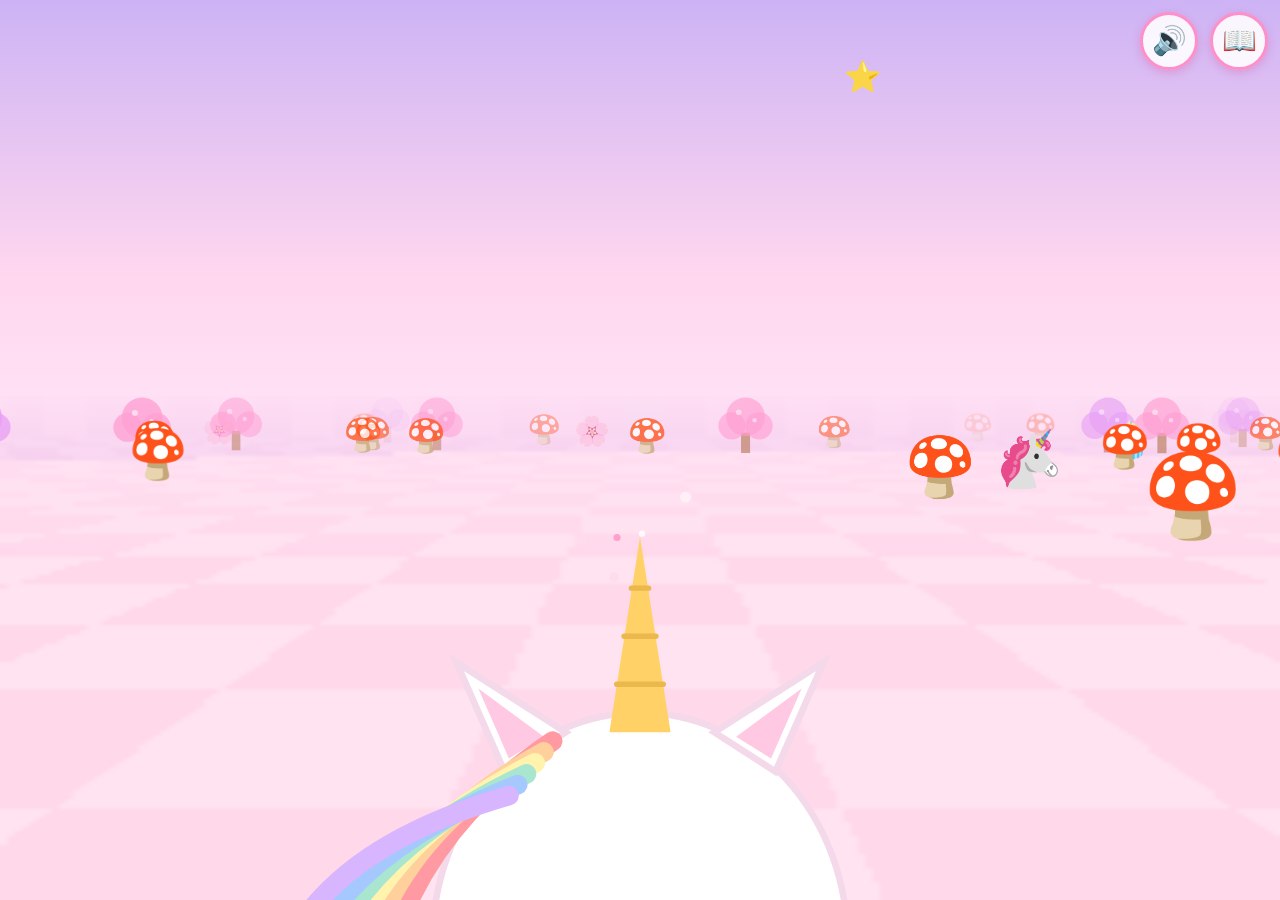
==== index.html @ 80493026 "Emmabug's World: v2 first-person unicorn edition (v1 top-down kept as index-v1-topdown.html) Co-Auth" ====
<!DOCTYPE html>
<html lang="en">
<head>
<meta charset="utf-8">
<meta name="viewport" content="width=device-width, initial-scale=1, maximum-scale=1, user-scalable=no, viewport-fit=cover">
<meta name="theme-color" content="#ff8fc8">
<title>Emmabug's Unicorn World</title>
<link rel="manifest" href="manifest.webmanifest">
<link rel="icon" href="icon.svg" type="image/svg+xml">
<style>
  * { margin:0; padding:0; box-sizing:border-box; -webkit-tap-highlight-color:transparent; }
  html,body { width:100%; height:100%; overflow:hidden; background:#ffd9ec; overscroll-behavior:none;
    font-family:system-ui,-apple-system,"Segoe UI",Roboto,sans-serif; }
  #c { display:block; width:100%; height:100%; touch-action:none; }

  .rbtn {
    position:fixed; width:58px; height:58px; border-radius:50%;
    border:3px solid #ff8fc8; background:rgba(255,255,255,.88);
    font-size:28px; line-height:1; display:flex; align-items:center; justify-content:center;
    box-shadow:0 3px 10px rgba(214,51,132,.25); z-index:10; user-select:none;
  }
  .rbtn:active { transform:scale(.92); }
  #bookBtn { top:calc(12px + env(safe-area-inset-top)); right:12px; }
  #muteBtn { top:calc(12px + env(safe-area-inset-top)); right:82px; }
  #bookBtn.pulse { animation:pulse 1s ease-in-out infinite; }
  @keyframes pulse { 0%,100%{transform:scale(1)} 50%{transform:scale(1.18); box-shadow:0 0 18px #ff8fc8;} }

  #hotbar {
    position:fixed; bottom:calc(10px + env(safe-area-inset-bottom)); left:50%; transform:translateX(-50%);
    display:flex; gap:8px; max-width:94vw; overflow-x:auto; padding:6px; z-index:10;
    scrollbar-width:none;
  }
  #hotbar::-webkit-scrollbar { display:none; }
  .slot {
    flex:0 0 auto; width:58px; height:58px; border-radius:16px;
    background:rgba(255,255,255,.85); border:3px solid #ffc2e0;
    font-size:30px; display:flex; align-items:center; justify-content:center;
    position:relative; user-select:none;
  }
  .slot.sel { border-color:#ff2d8d; background:#fff; transform:scale(1.12); box-shadow:0 0 14px #ff8fc8; }
  .slot .ct {
    position:absolute; bottom:-4px; right:-4px; background:#ff2d8d; color:#fff;
    font-size:13px; font-weight:700; min-width:22px; height:22px; border-radius:11px;
    display:flex; align-items:center; justify-content:center; padding:0 5px;
    border:2px solid #fff;
  }

  #book {
    position:fixed; inset:0; background:rgba(90,20,80,.45); z-index:20;
    display:flex; align-items:center; justify-content:center; padding:14px;
  }
  #book.hidden { display:none; }
  #bookPanel {
    background:linear-gradient(160deg,#ffe3f2,#f0dcff);
    border:4px solid #ff8fc8; border-radius:26px;
    width:min(520px,96vw); max-height:88vh; overflow-y:auto;
    padding:18px; box-shadow:0 10px 40px rgba(120,20,90,.4); position:relative;
  }
  #bookPanel h1 { text-align:center; font-size:30px; margin-bottom:6px; }
  #closeBook {
    position:sticky; top:0; float:right; width:52px; height:52px; border-radius:50%;
    border:3px solid #ff8fc8; background:#fff; font-size:22px; z-index:2;
  }
  .setrow { margin:14px 0 4px; font-size:24px; display:flex; align-items:center; gap:8px; }
  .setrow .star { font-size:26px; animation:spinstar 2.4s linear infinite; }
  @keyframes spinstar { 0%,100%{transform:rotate(-12deg) scale(1)} 50%{transform:rotate(12deg) scale(1.25)} }
  .setgrid { display:grid; grid-template-columns:repeat(auto-fill,minmax(72px,1fr)); gap:10px; }
  .sticker {
    background:rgba(255,255,255,.8); border:3px solid #ffc2e0; border-radius:18px;
    aspect-ratio:1; display:flex; flex-direction:column; align-items:center; justify-content:center;
    font-size:34px;
  }
  .sticker.found { border-color:#c77dff; background:#fff; box-shadow:0 2px 8px rgba(199,125,255,.35); }
  .sticker.mystery { opacity:.45; filter:grayscale(1); }
  .sticker .n { font-size:13px; font-weight:700; color:#b0338a; margin-top:2px; }

  #splash {
    position:fixed; top:16%; left:50%; transform:translateX(-50%);
    font-size:clamp(22px,6vw,42px); font-weight:800; color:#ff2d8d;
    text-shadow:0 2px 0 #fff, 0 4px 14px rgba(255,45,141,.4);
    z-index:15; pointer-events:none; white-space:nowrap;
    animation:splash 4.5s ease forwards;
  }
  @keyframes splash {
    0% { opacity:0; transform:translateX(-50%) scale(.6); }
    15% { opacity:1; transform:translateX(-50%) scale(1.05); }
    25% { transform:translateX(-50%) scale(1); }
    80% { opacity:1; }
    100% { opacity:0; transform:translateX(-50%) scale(1.1); }
  }
</style>
</head>
<body>
<canvas id="c"></canvas>
<button class="rbtn" id="muteBtn">🔊</button>
<button class="rbtn" id="bookBtn">📖</button>
<div id="hotbar"></div>
<div id="book" class="hidden">
  <div id="bookPanel">
    <button id="closeBook">❌</button>
    <h1>📖 💖 🦄</h1>
    <div id="bookSets"></div>
  </div>
</div>
<div id="splash">🦄✨ Emmabug's Unicorn World ✨🦄</div>

<script>
'use strict';
// ============================================================ setup
const $ = id => document.getElementById(id);
const canvas = $('c'), ctx = canvas.getContext('2d');
let W = 0, H = 0, DPR = 1, focal = 300, horizon = 200;
const FOV = 1.15; // ~66 degrees
function resize() {
  DPR = Math.min(window.devicePixelRatio || 1, 2);
  W = window.innerWidth; H = window.innerHeight;
  canvas.width = Math.round(W * DPR); canvas.height = Math.round(H * DPR);
  ctx.setTransform(DPR, 0, 0, DPR, 0, 0);
  focal = (W / 2) / Math.tan(FOV / 2);
  horizon = Math.round(H * 0.44);
}
window.addEventListener('resize', resize);
resize();

const CH = 16;          // chunk side in tiles
const CAMH = 1.05;      // unicorn eye height, in tiles
const REACH = 5.0;      // how far Emma can reach, in tiles

// ============================================================ deterministic noise
function h2i(x, y, s) {
  let n = Math.imul(x, 374761393) ^ Math.imul(y, 668265263) ^ Math.imul(s, 1013904223);
  n = Math.imul(n ^ (n >>> 13), 1274126177);
  return ((n ^ (n >>> 16)) >>> 0) / 4294967296;
}
function sm(t) { return t * t * (3 - 2 * t); }
function vnoise(x, y, s) {
  const xi = Math.floor(x), yi = Math.floor(y);
  const fx = sm(x - xi), fy = sm(y - yi);
  const a = h2i(xi, yi, s), b = h2i(xi + 1, yi, s);
  const c = h2i(xi, yi + 1, s), d = h2i(xi + 1, yi + 1, s);
  return a + (b - a) * fx + (c - a) * fy + (a - b - c + d) * fx * fy;
}

// ============================================================ items & sets
const ITEMS = {
  blossom:  { e:'🌸', n:'Blossom' },
  tulip:    { e:'🌷', n:'Tulip' },
  rose:     { e:'🌹', n:'Rose' },
  lavender: { e:'🪻', n:'Lavender' },
  wood:     { e:'🪵', n:'Pink Wood' },
  mushroom: { e:'🍄', n:'Mushroom' },
  rock:     { e:'🪨', n:'Rock' },
  brick:    { e:'🧱', n:'Brick' },
  gem:      { e:'💎', n:'Gem' },
  orb:      { e:'🔮', n:'Orb' },
  stardust: { e:'✨', n:'Stardust' },
  rainbow:  { e:'🌈', n:'Rainbow' },
  heart:    { e:'💗', n:'Heart' },
  cupcake:  { e:'🧁', n:'Cupcake' },
};
const SETS = [
  { name:'Flowers',   e:'🌸', items:['blossom','tulip','rose','lavender'] },
  { name:'Nature',    e:'🌳', items:['wood','mushroom','rock','brick'] },
  { name:'Gems',      e:'💎', items:['gem','orb','stardust'] },
  { name:'Treasures', e:'🌈', items:['rainbow','heart','cupcake'] },
];

// ============================================================ world / biomes
const WATER=0, MEADOW=1, LAV=2, FOREST=3, CANDY=4, MOUNT=5;
let seed = 0;

function biomeAt(x, y) {
  const e = vnoise(x/26, y/26, seed ^ 11) * 0.65 + vnoise(x/9, y/9, seed ^ 23) * 0.35;
  if (e < 0.30) return WATER;
  if (e > 0.76) return MOUNT;
  const b = vnoise(x/31, y/31, seed ^ 37);
  if (b < 0.25) return LAV;
  if (b < 0.52) return MEADOW;
  if (b < 0.78) return FOREST;
  return CANDY;
}

// decor types
const D_TREE=1, D_FLB=2, D_FLT=3, D_FLR=4, D_FLL=5, D_MUSH=6, D_ROCK=7,
      D_CRYS=8, D_SPARK=9, D_RAIN=10, D_HEARTD=11, D_CAKE=12;

const chunks = new Map();
function chunkAt(cx, cy) {
  const key = cx + ',' + cy;
  let ch = chunks.get(key);
  if (ch) return ch;
  const tiles = new Uint8Array(CH * CH);
  const decor = [];
  for (let j = 0; j < CH; j++) {
    for (let i = 0; i < CH; i++) {
      const x = cx * CH + i, y = cy * CH + j;
      const t = biomeAt(x, y);
      tiles[j * CH + i] = t;
      const r = h2i(x, y, seed ^ 101);
      const r2 = h2i(x, y, seed ^ 202);
      let d = 0;
      if (t === MEADOW) {
        if (r > 0.99975) d = D_RAIN;
        else if (r > 0.9990) d = D_HEARTD;
        else if (r < 0.055) d = r2 < 0.45 ? D_FLB : (r2 < 0.75 ? D_FLT : D_FLR);
        else if (r < 0.070) d = D_TREE;
      } else if (t === LAV) {
        if (r > 0.99975) d = D_RAIN;
        else if (r > 0.9990) d = D_HEARTD;
        else if (r < 0.095) d = D_FLL;
        else if (r < 0.112) d = D_FLT;
      } else if (t === FOREST) {
        if (r > 0.99975) d = D_RAIN;
        else if (r < 0.085) d = D_TREE;
        else if (r < 0.112) d = D_MUSH;
        else if (r < 0.128) d = D_FLB;
      } else if (t === CANDY) {
        if (r > 0.9997) d = D_RAIN;
        else if (r < 0.060) d = D_MUSH;
        else if (r < 0.078) d = D_ROCK;
        else if (r < 0.0815) d = D_CAKE;
      } else if (t === MOUNT) {
        if (r < 0.075) d = D_CRYS;
        else if (r < 0.115) d = D_ROCK;
      } else if (t === WATER) {
        if (r < 0.030) d = D_SPARK;
      }
      if (d) decor.push({
        x: x + 0.5 + (r2 - 0.5) * 0.3,
        y: y + 0.5 + (h2i(x, y, seed ^ 303) - 0.5) * 0.3,
        tx: x, ty: y, t: d, v: r2,
      });
    }
  }
  ch = { tiles, decor };
  chunks.set(key, ch);
  if (chunks.size > 220) pruneChunks();
  return ch;
}
function pruneChunks() {
  const pcx = Math.floor(player.x / CH), pcy = Math.floor(player.y / CH);
  for (const key of chunks.keys()) {
    const [cx, cy] = key.split(',').map(Number);
    if (Math.abs(cx - pcx) > 4 || Math.abs(cy - pcy) > 4) chunks.delete(key);
  }
}
function tileAt(x, y) {
  const cx = Math.floor(x / CH), cy = Math.floor(y / CH);
  const ch = chunkAt(cx, cy);
  return ch.tiles[(y - cy * CH) * CH + (x - cx * CH)];
}
function walkable(x, y) { return tileAt(Math.floor(x), Math.floor(y)) !== WATER; }

// ============================================================ state
const player = { x: 0, y: 0, ang: 0, walking: false };
let inv = {};
let removed = new Set();
let placed = new Map();
let discovered = new Set();
let selected = null;
let collectCount = 0;
let muted = false;
let dirty = false;
const particles = [];   // screen-space
const creatures = [];
let spriteHits = [];    // last frame's tappable sprites: {x,y,w,h,dist,decor?,creature?,pkey?}
let time = 0;

// ============================================================ save / load
const SAVE_KEY = 'emmabug-world-save';
function save() {
  try {
    localStorage.setItem(SAVE_KEY, JSON.stringify({
      seed, px: player.x, py: player.y, ang: player.ang, inv,
      removed: [...removed], placed: [...placed],
      discovered: [...discovered], collectCount, muted,
    }));
    dirty = false;
  } catch (e) {}
}
function load() {
  try {
    const raw = localStorage.getItem(SAVE_KEY);
    if (!raw) return false;
    const s = JSON.parse(raw);
    seed = s.seed; player.x = s.px; player.y = s.py; player.ang = s.ang || 0;
    inv = s.inv || {};
    removed = new Set(s.removed || []);
    placed = new Map(s.placed || []);
    discovered = new Set(s.discovered || []);
    collectCount = s.collectCount || 0;
    muted = !!s.muted;
    return true;
  } catch (e) { return false; }
}
setInterval(() => { if (dirty) save(); }, 3000);
document.addEventListener('visibilitychange', () => { if (document.hidden && dirty) save(); });

if (!load()) {
  seed = (Math.random() * 1e9) | 0;
  outer:
  for (let rr = 0; rr < 120; rr++) {
    for (let a = 0; a < 20; a++) {
      const x = Math.round(Math.cos(a / 20 * 6.283) * rr);
      const y = Math.round(Math.sin(a / 20 * 6.283) * rr);
      const b = biomeAt(x, y);
      if (b !== WATER && b !== MOUNT) { player.x = x + 0.5; player.y = y + 0.5; break outer; }
    }
  }
  dirty = true;
}

// ============================================================ sound
let AC = null;
function ac() {
  if (!AC) AC = new (window.AudioContext || window.webkitAudioContext)();
  if (AC.state === 'suspended') AC.resume();
  return AC;
}
function tone(f, dur, type, vol, delay, f2) {
  if (muted) return;
  try {
    const a = ac(), t0 = a.currentTime + (delay || 0);
    const o = a.createOscillator(), g = a.createGain();
    o.type = type; o.frequency.setValueAtTime(f, t0);
    if (f2) o.frequency.exponentialRampToValueAtTime(f2, t0 + dur);
    g.gain.setValueAtTime(0.0001, t0);
    g.gain.exponentialRampToValueAtTime(vol, t0 + 0.015);
    g.gain.exponentialRampToValueAtTime(0.0001, t0 + dur);
    o.connect(g); g.connect(a.destination);
    o.start(t0); o.stop(t0 + dur + 0.05);
  } catch (e) {}
}
const sPop    = () => tone(520, 0.13, 'triangle', 0.22, 0, 190);
const sChime  = () => { tone(880, 0.14, 'sine', 0.16); tone(1175, 0.18, 'sine', 0.16, 0.09); };
const sNew    = () => { tone(659, 0.12, 'sine', 0.17); tone(880, 0.12, 'sine', 0.17, 0.09);
                        tone(1109, 0.12, 'sine', 0.17, 0.18); tone(1319, 0.22, 'sine', 0.17, 0.27); };
const sPlace  = () => tone(300, 0.09, 'sine', 0.2, 0, 170);
const sHeart  = () => { tone(740, 0.1, 'sine', 0.14); tone(988, 0.13, 'sine', 0.14, 0.07); };
const sTick   = () => tone(500, 0.05, 'sine', 0.06);

// ============================================================ particles (screen space)
function sparkle(sx, sy, n, colors) {
  for (let i = 0; i < n; i++) {
    const a = Math.random() * 6.283, sp = 40 + Math.random() * 90;
    particles.push({
      x: sx, y: sy, vx: Math.cos(a) * sp, vy: Math.sin(a) * sp - 50,
      g: 120, life: 0, tl: 0.5 + Math.random() * 0.4,
      kind: 'dot', size: 2.5 + Math.random() * 3.5,
      color: colors[(Math.random() * colors.length) | 0],
    });
  }
}
function floatTxt(sx, sy, txt, size) {
  particles.push({ x: sx, y: sy, vx: 0, vy: -70, g: 0, life: 0, tl: 0.9, kind: 'txt', txt, size: size || 30 });
}
function heartBurst(sx, sy) {
  for (let i = 0; i < 7; i++) {
    particles.push({
      x: sx + (Math.random() - 0.5) * 30, y: sy,
      vx: (Math.random() - 0.5) * 50,
      vy: -50 - Math.random() * 60, g: 25, life: 0, tl: 1 + Math.random() * 0.4,
      kind: 'txt', txt: Math.random() < 0.5 ? '💕' : '💖', size: 18 + Math.random() * 14,
    });
  }
}
const PINKS = ['#ff8fc8','#ffd1e8','#c77dff','#fff','#ffe066'];

// ============================================================ creatures — unicorns everywhere!
const CTYPES = [
  { e:'🦄', w:0.35, size:0.75, kind:'baby' },      // little baby unicorn
  { e:'🦄', w:0.30, size:1.1,  kind:'unicorn' },
  { e:'🦄', w:0.15, size:1.45, kind:'queen' },     // big sparkly queen unicorn
  { e:'🦋', w:0.20, size:0.5,  kind:'butterfly' },
];
function spawnCreature() {
  const a = Math.random() * 6.283, d = 8 + Math.random() * 6;
  const x = player.x + Math.cos(a) * d, y = player.y + Math.sin(a) * d;
  let r = Math.random(), ct = CTYPES[0];
  for (const c of CTYPES) { r -= c.w; if (r <= 0) { ct = c; break; } }
  if (ct.kind !== 'butterfly' && !walkable(x, y)) return;
  creatures.push({
    x, y, type: ct, ang: Math.random() * 6.283,
    timer: Math.random() * 2, hop: 0, phase: Math.random() * 6.283,
  });
}
function updateCreatures(dt) {
  if (creatures.length < 9 && Math.random() < 0.035) spawnCreature();
  for (let i = creatures.length - 1; i >= 0; i--) {
    const c = creatures[i];
    const dx = c.x - player.x, dy = c.y - player.y;
    if (dx * dx + dy * dy > 500) { creatures.splice(i, 1); continue; }
    const k = c.type.kind;
    if (k === 'butterfly') {
      c.ang += (Math.random() - 0.5) * 3 * dt;
      c.x += Math.cos(c.ang) * 1.2 * dt;
      c.y += Math.sin(c.ang) * 1.2 * dt;
    } else if (k === 'baby') { // babies hop about playfully
      c.timer -= dt;
      if (c.timer <= 0) {
        if (c.hop > 0) { c.hop = 0; c.timer = 0.7 + Math.random() * 1.4; }
        else { c.hop = 1; c.ang = Math.random() * 6.283; c.timer = 0.5; }
      }
      if (c.hop) {
        const nx = c.x + Math.cos(c.ang) * 2.8 * dt, ny = c.y + Math.sin(c.ang) * 2.8 * dt;
        if (walkable(nx, ny)) { c.x = nx; c.y = ny; }
      }
    } else { // grown unicorns graze and wander
      c.timer -= dt;
      if (c.timer <= 0) { c.ang = Math.random() * 6.283; c.timer = 1.5 + Math.random() * 2.5; }
      const sp = k === 'queen' ? 0.6 : 0.9;
      const nx = c.x + Math.cos(c.ang) * sp * dt, ny = c.y + Math.sin(c.ang) * sp * dt;
      if (walkable(nx, ny)) { c.x = nx; c.y = ny; }
    }
  }
}

// ============================================================ inventory / hotbar
const hotbarEl = $('hotbar');
function addItem(type, n) {
  inv[type] = (inv[type] || 0) + n;
  if (!discovered.has(type)) {
    discovered.add(type);
    sNew();
    $('bookBtn').classList.add('pulse');
  }
  dirty = true;
  renderHotbar();
}
function renderHotbar() {
  hotbarEl.innerHTML = '';
  for (const type of Object.keys(ITEMS)) {
    const n = inv[type];
    if (!n) continue;
    const d = document.createElement('div');
    d.className = 'slot' + (selected === type ? ' sel' : '');
    d.innerHTML = ITEMS[type].e + '<span class="ct">' + n + '</span>';
    d.addEventListener('pointerdown', ev => {
      ev.stopPropagation();
      selected = (selected === type) ? null : type;
      sTick();
      renderHotbar();
    });
    hotbarEl.appendChild(d);
  }
}
renderHotbar();

// ============================================================ sticker book
const bookEl = $('book');
$('bookBtn').addEventListener('pointerdown', ev => {
  ev.stopPropagation();
  buildBook();
  bookEl.classList.remove('hidden');
  $('bookBtn').classList.remove('pulse');
  sChime();
});
$('closeBook').addEventListener('pointerdown', () => { bookEl.classList.add('hidden'); sTick(); });
bookEl.addEventListener('pointerdown', ev => { if (ev.target === bookEl) bookEl.classList.add('hidden'); });
function buildBook() {
  const host = $('bookSets');
  host.innerHTML = '';
  for (const set of SETS) {
    const complete = set.items.every(i => discovered.has(i));
    const row = document.createElement('div');
    row.className = 'setrow';
    row.innerHTML = set.e + (complete ? ' <span class="star">⭐</span>' : '');
    host.appendChild(row);
    const grid = document.createElement('div');
    grid.className = 'setgrid';
    for (const it of set.items) {
      const cell = document.createElement('div');
      if (discovered.has(it)) {
        cell.className = 'sticker found';
        cell.innerHTML = ITEMS[it].e + '<span class="n">×' + (inv[it] || 0) + '</span>';
      } else {
        cell.className = 'sticker mystery';
        cell.textContent = '❓';
      }
      grid.appendChild(cell);
    }
    host.appendChild(grid);
  }
}

// ============================================================ mute
const muteBtn = $('muteBtn');
function syncMute() { muteBtn.textContent = muted ? '🔇' : '🔊'; }
muteBtn.addEventListener('pointerdown', ev => {
  ev.stopPropagation();
  muted = !muted; dirty = true; syncMute();
  if (!muted) sChime();
});
syncMute();

// ============================================================ input
// left joystick: up = walk forward, left/right = turn (like driving)
const joy = { active: false, id: -1, ax: 0, ay: 0, dx: 0, dy: 0, moved: false, t0: 0 };
const keys = new Set();
window.addEventListener('keydown', e => keys.add(e.key));
window.addEventListener('keyup', e => keys.delete(e.key));

canvas.addEventListener('pointerdown', ev => {
  ac();
  const x = ev.clientX, y = ev.clientY;
  if (!joy.active && x < W * 0.5 && y > H * 0.45) {
    joy.active = true; joy.id = ev.pointerId;
    joy.ax = x; joy.ay = y; joy.dx = 0; joy.dy = 0;
    joy.moved = false; joy.t0 = performance.now();
  } else {
    interact(x, y);
  }
});
canvas.addEventListener('pointermove', ev => {
  if (joy.active && ev.pointerId === joy.id) {
    let dx = ev.clientX - joy.ax, dy = ev.clientY - joy.ay;
    const d = Math.hypot(dx, dy);
    if (d > 12) joy.moved = true;
    const max = 58;
    if (d > max) { dx = dx / d * max; dy = dy / d * max; }
    joy.dx = dx; joy.dy = dy;
  }
});
function joyEnd(ev) {
  if (joy.active && ev.pointerId === joy.id) {
    if (!joy.moved && performance.now() - joy.t0 < 350) interact(joy.ax, joy.ay);
    joy.active = false; joy.dx = 0; joy.dy = 0;
  }
}
canvas.addEventListener('pointerup', joyEnd);
canvas.addEventListener('pointercancel', joyEnd);
canvas.addEventListener('contextmenu', e => e.preventDefault());

// ============================================================ interactions
function dropsFor(t) {
  const out = [];
  const r = Math.random();
  switch (t) {
    case D_TREE:  out.push(['wood', 1 + (Math.random() < 0.5 ? 1 : 0)]);
                  if (r < 0.3) out.push(['blossom', 1]); break;
    case D_FLB:   out.push(['blossom', 1]); break;
    case D_FLT:   out.push(['tulip', 1]); break;
    case D_FLR:   out.push(['rose', 1]); break;
    case D_FLL:   out.push(['lavender', 1]); break;
    case D_MUSH:  out.push(['mushroom', 1]); if (r < 0.08) out.push(['cupcake', 1]); break;
    case D_ROCK:  out.push(['rock', 1]); if (r < 0.25) out.push(['brick', 1]); break;
    case D_CRYS:  out.push([r < 0.7 ? 'gem' : 'orb', 1]); break;
    case D_SPARK: out.push(['stardust', 1]); break;
    case D_RAIN:  out.push(['rainbow', 1]); break;
    case D_HEARTD:out.push(['heart', 1]); break;
    case D_CAKE:  out.push(['cupcake', 1]); break;
  }
  return out;
}

function decorNearTile(wx, wy, rad) {
  const cx0 = Math.floor((wx - 1) / CH), cx1 = Math.floor((wx + 1) / CH);
  const cy0 = Math.floor((wy - 1) / CH), cy1 = Math.floor((wy + 1) / CH);
  for (let cy = cy0; cy <= cy1; cy++) for (let cx = cx0; cx <= cx1; cx++) {
    for (const d of chunkAt(cx, cy).decor) {
      if (removed.has(d.tx + ',' + d.ty)) continue;
      const dx = d.x - wx, dy = d.y - wy;
      if (dx * dx + dy * dy < rad * rad) return d;
    }
  }
  return null;
}

function interact(sx, sy) {
  // 1. did she tap something on screen? (nearest first)
  let hit = null;
  for (const s of spriteHits) {
    if (sx >= s.x && sx <= s.x + s.w && sy >= s.y && sy <= s.y + s.h) {
      if (!hit || s.dist < hit.dist) hit = s;
    }
  }
  if (hit && hit.dist <= REACH) {
    const cx = hit.x + hit.w / 2, cy = hit.y + hit.h / 2;
    if (hit.creature) {
      heartBurst(cx, cy);
      sHeart();
      if (hit.creature.type.kind !== 'butterfly' && Math.random() < 0.2) {
        addItem('heart', 1);
        floatTxt(cx, cy - 20, '💗', 34);
      }
      return;
    }
    if (hit.decor) {
      const d = hit.decor;
      removed.add(d.tx + ',' + d.ty);
      dirty = true;
      collectCount++;
      for (const [item, n] of dropsFor(d.t)) {
        addItem(item, n);
        floatTxt(cx, cy - 10, ITEMS[item].e, 34);
      }
      sparkle(cx, cy, 14, PINKS);
      sPop();
      return;
    }
    if (hit.pkey) {
      const it = placed.get(hit.pkey);
      placed.delete(hit.pkey);
      addItem(it, 1);
      floatTxt(cx, cy - 10, ITEMS[it].e, 32);
      sparkle(cx, cy, 10, PINKS);
      sPop();
      return;
    }
  }
  // 2. tapped open ground → place selected item there
  if (sy > horizon + 8) {
    const dist = CAMH * focal / (sy - horizon);
    if (dist <= REACH && selected && inv[selected] > 0) {
      const side = (sx - W / 2) / focal * dist;
      const ca = Math.cos(player.ang), sa = Math.sin(player.ang);
      const wx = player.x + ca * dist - sa * side;
      const wy = player.y + sa * dist + ca * side;
      const tx = Math.floor(wx), ty = Math.floor(wy);
      if (tileAt(tx, ty) !== WATER && !placed.has(tx + ',' + ty) && !decorNearTile(tx + 0.5, ty + 0.5, 0.6)) {
        placed.set(tx + ',' + ty, selected);
        inv[selected]--;
        if (inv[selected] <= 0) { delete inv[selected]; selected = null; }
        dirty = true;
        renderHotbar();
        sparkle(sx, sy, 10, PINKS);
        sPlace();
        return;
      }
    }
  }
  // 3. nothing there — tiny happy poof so every tap feels alive
  sparkle(sx, sy, 4, ['#ffd1e8', '#fff']);
}

// ============================================================ update
function update(dt) {
  time += dt;
  let turn = 0, fwd = 0;
  if (joy.active) { turn = joy.dx / 58; fwd = -joy.dy / 58; }
  if (keys.has('ArrowLeft') || keys.has('a')) turn -= 1;
  if (keys.has('ArrowRight') || keys.has('d')) turn += 1;
  if (keys.has('ArrowUp') || keys.has('w')) fwd += 1;
  if (keys.has('ArrowDown') || keys.has('s')) fwd -= 1;
  turn = Math.max(-1, Math.min(1, turn));
  fwd = Math.max(-1, Math.min(1, fwd));
  player.ang += turn * 2.3 * dt;
  player.walking = Math.abs(fwd) > 0.12;
  if (player.walking) {
    const sp = fwd * 4.0 * dt;
    const mx = Math.cos(player.ang) * sp, my = Math.sin(player.ang) * sp;
    const r = 0.28;
    const nx = player.x + mx;
    if (walkable(nx - r, player.y - r) && walkable(nx + r, player.y - r) &&
        walkable(nx - r, player.y + r) && walkable(nx + r, player.y + r)) player.x = nx;
    const ny = player.y + my;
    if (walkable(player.x - r, ny - r) && walkable(player.x + r, ny - r) &&
        walkable(player.x - r, ny + r) && walkable(player.x + r, ny + r)) player.y = ny;
    dirty = true;
  }
  if (Math.abs(turn) > 0.1) dirty = true;
  updateCreatures(dt);
  for (let i = particles.length - 1; i >= 0; i--) {
    const p = particles[i];
    p.life += dt;
    if (p.life > p.tl) { particles.splice(i, 1); continue; }
    p.vy += p.g * dt;
    p.x += p.vx * dt; p.y += p.vy * dt;
  }
}

// ============================================================ first-person rendering
// ground palette: [r,g,b] x 2 shades per tile type (checkerboard shading)
const PAL = [
  [[197,221,255],[186,213,252]],  // water
  [[255,217,236],[255,205,229]],  // meadow
  [[230,212,245],[221,199,240]],  // lavender
  [[240,198,238],[233,185,231]],  // forest
  [[255,227,240],[255,216,234]],  // candy
  [[217,198,234],[207,185,227]],  // mountain
];
const GW = 176, GH = 110;
const gcan = document.createElement('canvas');
gcan.width = GW; gcan.height = GH;
const gctx = gcan.getContext('2d');
const gimg = gctx.createImageData(GW, GH);
const MAXDIST = 24;

function drawGround() {
  const groundH = H - horizon;
  const ca = Math.cos(player.ang), sa = Math.sin(player.ang);
  const tanH = Math.tan(FOV / 2);
  const data = gimg.data;
  let lcx = 1e9, lcy = 1e9, lch = null;
  for (let r = 0; r < GH; r++) {
    const sy = horizon + ((r + 0.7) / GH) * groundH;
    let dist = CAMH * focal / (sy - horizon);
    if (dist > MAXDIST) dist = MAXDIST;
    // world position of leftmost ray at this distance, stepping right per column
    let wx = player.x + (ca + sa * tanH) * dist;
    let wy = player.y + (sa - ca * tanH) * dist;
    const stepx = (-2 * sa * tanH * dist) / GW;
    const stepy = (2 * ca * tanH * dist) / GW;
    let o = r * GW * 4;
    for (let c = 0; c < GW; c++) {
      const tx = Math.floor(wx), ty = Math.floor(wy);
      const ccx = tx >> 4, ccy = ty >> 4;
      if (ccx !== lcx || ccy !== lcy) { lch = chunkAt(ccx, ccy); lcx = ccx; lcy = ccy; }
      const t = lch.tiles[(ty - (ccy << 4)) * CH + (tx - (ccx << 4))];
      const col = PAL[t][(tx ^ ty) & 1];
      data[o] = col[0]; data[o + 1] = col[1]; data[o + 2] = col[2]; data[o + 3] = 255;
      o += 4;
      wx += stepx; wy += stepy;
    }
  }
  gctx.putImageData(gimg, 0, 0);
  ctx.drawImage(gcan, 0, horizon, W, groundH);
  // distance fog melts into the sky
  const fog = ctx.createLinearGradient(0, horizon, 0, horizon + groundH * 0.35);
  fog.addColorStop(0, 'rgba(255,224,244,0.95)');
  fog.addColorStop(1, 'rgba(255,224,244,0)');
  ctx.fillStyle = fog;
  ctx.fillRect(0, horizon, W, groundH * 0.35);
}

function drawSky() {
  const g = ctx.createLinearGradient(0, 0, 0, horizon);
  g.addColorStop(0, '#cdb3f5');
  g.addColorStop(0.7, '#ffd7ef');
  g.addColorStop(1, '#ffe0f4');
  ctx.fillStyle = g;
  ctx.fillRect(0, 0, W, horizon);
  // clouds + a far-off rainbow drift past as she turns
  ctx.textAlign = 'center'; ctx.textBaseline = 'middle';
  const skyThings = [
    { a: 0.9,  y: 0.55, e: '🌈', s: 92, drift: 0 },
    { a: 2.1,  y: 0.30, e: '☁️', s: 54, drift: 0.02 },
    { a: 3.6,  y: 0.42, e: '☁️', s: 44, drift: 0.013 },
    { a: 5.2,  y: 0.25, e: '☁️', s: 60, drift: 0.017 },
    { a: 0.2,  y: 0.20, e: '⭐', s: 30, drift: 0 },
  ];
  for (const th of skyThings) {
    let da = (th.a + time * th.drift - player.ang) % 6.283;
    if (da > 3.1416) da -= 6.283;
    if (da < -3.1416) da += 6.283;
    if (Math.abs(da) > FOV * 0.9) continue;
    ctx.font = th.s + 'px sans-serif';
    ctx.globalAlpha = 0.9;
    ctx.fillText(th.e, W / 2 + (da / (FOV / 2)) * (W / 2), horizon * th.y);
    ctx.globalAlpha = 1;
  }
}

// draws one decor object at origin in ~46px-per-tile units (scaled by caller)
function drawDecorShape(d) {
  const t = d.t;
  if (t === D_TREE) {
    ctx.fillStyle = '#b97a56';
    ctx.fillRect(-4, -16, 8, 18);
    ctx.fillStyle = d.v < 0.5 ? '#ff9ed2' : '#e79ef5';
    ctx.beginPath(); ctx.arc(0, -30, 17, 0, 6.283); ctx.fill();
    ctx.beginPath(); ctx.arc(-12, -22, 12, 0, 6.283); ctx.fill();
    ctx.beginPath(); ctx.arc(12, -22, 12, 0, 6.283); ctx.fill();
    ctx.fillStyle = 'rgba(255,255,255,.75)';
    ctx.beginPath(); ctx.arc(-6, -34, 2.5, 0, 6.283); ctx.fill();
    ctx.beginPath(); ctx.arc(8, -27, 2, 0, 6.283); ctx.fill();
  } else if (t === D_CRYS) {
    ctx.fillStyle = d.v < 0.5 ? '#b06cf0' : '#e05ad0';
    ctx.beginPath(); ctx.moveTo(-10, 0); ctx.lineTo(-5, -24); ctx.lineTo(0, 0); ctx.closePath(); ctx.fill();
    ctx.beginPath(); ctx.moveTo(-2, 0); ctx.lineTo(5, -30); ctx.lineTo(12, 0); ctx.closePath(); ctx.fill();
    ctx.fillStyle = 'rgba(255,255,255,.55)';
    ctx.beginPath(); ctx.moveTo(3, -22); ctx.lineTo(5, -30); ctx.lineTo(8, -12); ctx.closePath(); ctx.fill();
  } else if (t === D_ROCK) {
    ctx.fillStyle = '#c9b3d6';
    ctx.beginPath(); ctx.ellipse(0, -6, 13, 10, 0, 0, 6.283); ctx.fill();
    ctx.fillStyle = '#dcc9e8';
    ctx.beginPath(); ctx.ellipse(-3, -9, 7, 5, 0, 0, 6.283); ctx.fill();
  } else if (t === D_SPARK) {
    ctx.globalAlpha *= 0.6 + 0.4 * Math.sin(time * 4 + d.v * 20);
    ctx.font = '24px sans-serif'; ctx.textAlign = 'center'; ctx.textBaseline = 'alphabetic';
    ctx.fillText('✨', 0, -8);
  } else {
    const em = { [D_FLB]:'🌸', [D_FLT]:'🌷', [D_FLR]:'🌹', [D_FLL]:'🪻',
                 [D_MUSH]:'🍄', [D_RAIN]:'🌈', [D_HEARTD]:'💗', [D_CAKE]:'🧁' }[t];
    const big = (t === D_RAIN);
    const bob = (t === D_RAIN || t === D_HEARTD) ? Math.sin(time * 3 + d.v * 9) * 4 : 0;
    ctx.font = (big ? 36 : 27) + 'px sans-serif';
    ctx.textAlign = 'center'; ctx.textBaseline = 'alphabetic';
    ctx.fillText(em, 0, -6 + bob);
  }
}

// Emma's own unicorn nose, horn and rainbow mane at the bottom of the view
const MANE = ['#ff9aa2','#ffcf9c','#fff3ad','#a8e6cf','#a5c8ff','#d8b5ff'];
function drawSelf() {
  const bob = player.walking ? Math.sin(time * 10) * 7 : Math.sin(time * 1.6) * 2.5;
  const cx = W / 2, base = H + 40 + bob;
  const s = Math.min(W, H) / 412;   // scale with screen
  // head (seen from behind, at bottom of view)
  ctx.fillStyle = '#fff';
  ctx.beginPath(); ctx.ellipse(cx, base, 95 * s, 105 * s, 0, 3.1416, 0); ctx.fill();
  ctx.strokeStyle = '#f3d9ea'; ctx.lineWidth = 3 * s;
  ctx.beginPath(); ctx.ellipse(cx, base, 95 * s, 105 * s, 0, 3.1416, 0); ctx.stroke();
  // ears
  ctx.fillStyle = '#fff';
  for (const side of [-1, 1]) {
    ctx.beginPath();
    ctx.moveTo(cx + side * 62 * s, base - 78 * s);
    ctx.lineTo(cx + side * 84 * s, base - 128 * s);
    ctx.lineTo(cx + side * 34 * s, base - 96 * s);
    ctx.closePath(); ctx.fill(); ctx.stroke();
    ctx.fillStyle = '#ffc9e3';
    ctx.beginPath();
    ctx.moveTo(cx + side * 60 * s, base - 84 * s);
    ctx.lineTo(cx + side * 74 * s, base - 116 * s);
    ctx.lineTo(cx + side * 44 * s, base - 94 * s);
    ctx.closePath(); ctx.fill();
    ctx.fillStyle = '#fff';
  }
  // golden horn
  ctx.fillStyle = '#ffd166';
  ctx.beginPath();
  ctx.moveTo(cx - 14 * s, base - 96 * s);
  ctx.lineTo(cx, base - 185 * s - bob * 0.5);
  ctx.lineTo(cx + 14 * s, base - 96 * s);
  ctx.closePath(); ctx.fill();
  ctx.strokeStyle = '#eab84c'; ctx.lineWidth = 2.5 * s;
  for (let i = 1; i <= 3; i++) {
    const yy = base - 96 * s - i * 22 * s;
    const ww = 14 * s * (1 - i * 0.24);
    ctx.beginPath(); ctx.moveTo(cx - ww, yy); ctx.lineTo(cx + ww, yy); ctx.stroke();
  }
  // rainbow mane flowing down the left side
  ctx.lineWidth = 9 * s; ctx.lineCap = 'round';
  for (let i = 0; i < MANE.length; i++) {
    ctx.strokeStyle = MANE[i];
    const off = i * 10 * s;
    ctx.beginPath();
    ctx.moveTo(cx - 40 * s - off * 0.4, base - 92 * s + off * 0.5);
    ctx.quadraticCurveTo(
      cx - 110 * s - off, base - 40 * s + Math.sin(time * 3 + i) * 6 * s,
      cx - 120 * s - off, base + 30 * s);
    ctx.stroke();
  }
  // occasional sparkle off the horn
  if (Math.random() < 0.06) sparkle(cx + (Math.random() - 0.5) * 20, base - 180 * s, 2, PINKS);
}

function draw() {
  drawSky();
  drawGround();

  // ---- billboard sprites (far to near)
  const ca = Math.cos(player.ang), sa = Math.sin(player.ang);
  const tanH = Math.tan(FOV / 2);
  const sprites = [];
  const pcx = Math.floor(player.x / CH), pcy = Math.floor(player.y / CH);
  for (let cy = pcy - 2; cy <= pcy + 2; cy++) for (let cx = pcx - 2; cx <= pcx + 2; cx++) {
    for (const d of chunkAt(cx, cy).decor) {
      if (removed.has(d.tx + ',' + d.ty)) continue;
      const dx = d.x - player.x, dy = d.y - player.y;
      const fwd = dx * ca + dy * sa;
      if (fwd < 0.3 || fwd > MAXDIST) continue;
      const side = -dx * sa + dy * ca;
      if (Math.abs(side) > fwd * tanH * 1.5 + 2) continue;
      sprites.push({ fwd, side, decor: d });
    }
  }
  for (const [key, it] of placed) {
    const [tx, ty] = key.split(',').map(Number);
    const dx = tx + 0.5 - player.x, dy = ty + 0.5 - player.y;
    const fwd = dx * ca + dy * sa;
    if (fwd < 0.3 || fwd > MAXDIST) continue;
    const side = -dx * sa + dy * ca;
    if (Math.abs(side) > fwd * tanH * 1.5 + 2) continue;
    sprites.push({ fwd, side, pkey: key, item: it });
  }
  for (const c of creatures) {
    const dx = c.x - player.x, dy = c.y - player.y;
    const fwd = dx * ca + dy * sa;
    if (fwd < 0.3 || fwd > MAXDIST) continue;
    const side = -dx * sa + dy * ca;
    if (Math.abs(side) > fwd * tanH * 1.5 + 2) continue;
    sprites.push({ fwd, side, creature: c });
  }
  sprites.sort((a, b) => b.fwd - a.fwd);

  spriteHits = [];
  let hintTarget = null;
  for (const sp of sprites) {
    const sx = W / 2 + (sp.side / sp.fwd) * focal;
    const gy = horizon + (CAMH * focal) / sp.fwd;
    const k = (focal / sp.fwd) / 46;
    const alpha = sp.fwd > 16 ? Math.max(0, 1 - (sp.fwd - 16) / 8) : 1;
    if (alpha <= 0.02) continue;
    ctx.save();
    ctx.globalAlpha = alpha;
    ctx.translate(sx, gy);
    ctx.scale(k, k);
    if (sp.decor) {
      drawDecorShape(sp.decor);
    } else if (sp.pkey) {
      ctx.font = '30px sans-serif'; ctx.textAlign = 'center'; ctx.textBaseline = 'alphabetic';
      ctx.fillText(ITEMS[sp.item].e, 0, -4);
    } else {
      const c = sp.creature;
      const bobc = c.type.kind === 'butterfly' ? Math.sin(time * 6 + c.phase) * 8 - 18
                 : (c.hop ? -Math.abs(Math.sin(time * 12)) * 10 : 0);
      ctx.font = Math.round(40 * c.type.size) + 'px sans-serif';
      ctx.textAlign = 'center'; ctx.textBaseline = 'alphabetic';
      // unicorn emoji faces left; flip so she walks her own way
      if (Math.cos(c.ang) > 0 && c.type.kind !== 'butterfly') ctx.scale(-1, 1);
      ctx.fillText(c.type.e, 0, -4 + bobc);
      if (c.type.kind === 'queen' && Math.random() < 0.1)
        particles.push({ x: sx + (Math.random() - 0.5) * 60 * k, y: gy - 30 * k, vx: 0, vy: -30,
                         g: 0, life: 0, tl: 0.6, kind: 'dot', size: 3, color: '#fff' });
    }
    ctx.restore();
    // tappable region (screen space)
    const wpx = 50 * k, hpx = 70 * k;
    const rect = { x: sx - wpx / 2, y: gy - hpx, w: wpx, h: hpx + 10 * k,
                   dist: sp.fwd, decor: sp.decor, creature: sp.creature, pkey: sp.pkey };
    spriteHits.push(rect);
    if (sp.decor && sp.fwd <= REACH && (!hintTarget || sp.fwd < hintTarget.dist)) hintTarget = rect;
  }
  spriteHits.reverse(); // nearest first for hit-testing

  // hint finger for brand-new explorers
  if (collectCount < 3 && hintTarget) {
    ctx.font = '34px sans-serif'; ctx.textAlign = 'center'; ctx.textBaseline = 'middle';
    ctx.fillText('👇', hintTarget.x + hintTarget.w / 2, hintTarget.y - 22 + Math.sin(time * 5) * 7);
  }

  drawSelf();

  // particles on top
  for (const p of particles) {
    const a = 1 - p.life / p.tl;
    ctx.globalAlpha = Math.max(0, a);
    if (p.kind === 'dot') {
      ctx.fillStyle = p.color;
      ctx.beginPath(); ctx.arc(p.x, p.y, p.size, 0, 6.283); ctx.fill();
    } else {
      ctx.font = p.size + 'px sans-serif';
      ctx.textAlign = 'center'; ctx.textBaseline = 'middle';
      ctx.fillText(p.txt, p.x, p.y);
    }
  }
  ctx.globalAlpha = 1;

  // joystick
  if (joy.active) {
    ctx.fillStyle = 'rgba(255,255,255,.30)';
    ctx.beginPath(); ctx.arc(joy.ax, joy.ay, 58, 0, 6.283); ctx.fill();
    ctx.strokeStyle = 'rgba(255,143,200,.8)'; ctx.lineWidth = 3;
    ctx.beginPath(); ctx.arc(joy.ax, joy.ay, 58, 0, 6.283); ctx.stroke();
    ctx.fillStyle = 'rgba(255,95,162,.85)';
    ctx.beginPath(); ctx.arc(joy.ax + joy.dx, joy.ay + joy.dy, 26, 0, 6.283); ctx.fill();
  }
}

// ============================================================ main loop
let last = performance.now();
function frame(now) {
  const dt = Math.min((now - last) / 1000, 0.05);
  last = now;
  update(dt);
  draw();
  requestAnimationFrame(frame);
}
requestAnimationFrame(frame);

// ============================================================ pwa
if ('serviceWorker' in navigator && location.protocol === 'https:') {
  navigator.serviceWorker.register('sw.js').catch(() => {});
}
</script>
</body>
</html>
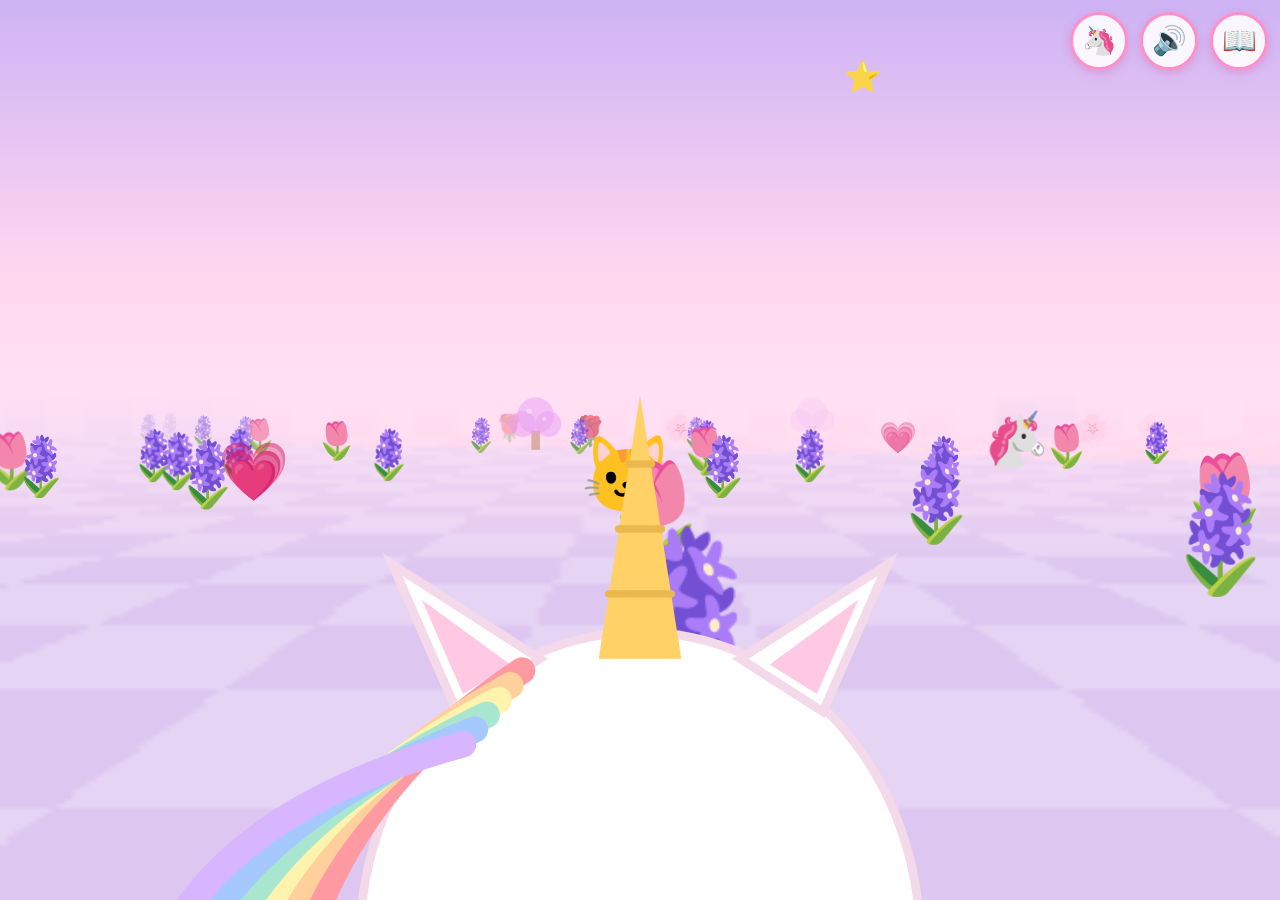
==== commit 5f024ff3: "v3.1: enlarge unicorn/bike self-view 35% in landscape Co-Authored-By: Claude Fable 5 <noreply@anthro" ====
--- a/index.html
+++ b/index.html
@@ -22,6 +22,7 @@
   .rbtn:active { transform:scale(.92); }
   #bookBtn { top:calc(12px + env(safe-area-inset-top)); right:12px; }
   #muteBtn { top:calc(12px + env(safe-area-inset-top)); right:82px; }
+  #vehicleBtn { top:calc(12px + env(safe-area-inset-top)); right:152px; }
   #bookBtn.pulse { animation:pulse 1s ease-in-out infinite; }
   @keyframes pulse { 0%,100%{transform:scale(1)} 50%{transform:scale(1.18); box-shadow:0 0 18px #ff8fc8;} }
 
@@ -93,6 +94,7 @@
 <body>
 <canvas id="c"></canvas>
 <button class="rbtn" id="muteBtn">🔊</button>
+<button class="rbtn" id="vehicleBtn">🦄</button>
 <button class="rbtn" id="bookBtn">📖</button>
 <div id="hotbar"></div>
 <div id="book" class="hidden">
@@ -102,7 +104,7 @@
     <div id="bookSets"></div>
   </div>
 </div>
-<div id="splash">🦄✨ Emmabug's Unicorn World ✨🦄</div>
+<div id="splash">🦄✨ Emmabug's Unicorn World ✨🚲</div>
 
 <script>
 'use strict';
@@ -258,6 +260,7 @@
 let placed = new Map();
 let discovered = new Set();
 let selected = null;
+let vehicle = 'unicorn';   // or 'bike'
 let collectCount = 0;
 let muted = false;
 let dirty = false;
@@ -273,7 +276,7 @@
     localStorage.setItem(SAVE_KEY, JSON.stringify({
       seed, px: player.x, py: player.y, ang: player.ang, inv,
       removed: [...removed], placed: [...placed],
-      discovered: [...discovered], collectCount, muted,
+      discovered: [...discovered], collectCount, muted, vehicle,
     }));
     dirty = false;
   } catch (e) {}
@@ -290,6 +293,7 @@
     discovered = new Set(s.discovered || []);
     collectCount = s.collectCount || 0;
     muted = !!s.muted;
+    vehicle = s.vehicle === 'bike' ? 'bike' : 'unicorn';
     return true;
   } catch (e) { return false; }
 }
@@ -368,9 +372,11 @@
 
 // ============================================================ creatures — unicorns everywhere!
 const CTYPES = [
-  { e:'🦄', w:0.35, size:0.75, kind:'baby' },      // little baby unicorn
-  { e:'🦄', w:0.30, size:1.1,  kind:'unicorn' },
-  { e:'🦄', w:0.15, size:1.45, kind:'queen' },     // big sparkly queen unicorn
+  { e:'🦄', w:0.20, size:0.75, kind:'baby' },      // little baby unicorn
+  { e:'🦄', w:0.16, size:1.1,  kind:'unicorn' },
+  { e:'🦄', w:0.10, size:1.45, kind:'queen' },     // big sparkly queen unicorn
+  { e:'🐶', w:0.18, size:0.85, kind:'puppy' },
+  { e:'🐱', w:0.16, size:0.8,  kind:'kitty' },
   { e:'🦋', w:0.20, size:0.5,  kind:'butterfly' },
 ];
 function spawnCreature() {
@@ -395,7 +401,7 @@
       c.ang += (Math.random() - 0.5) * 3 * dt;
       c.x += Math.cos(c.ang) * 1.2 * dt;
       c.y += Math.sin(c.ang) * 1.2 * dt;
-    } else if (k === 'baby') { // babies hop about playfully
+    } else if (k === 'baby' || k === 'puppy') { // babies and puppies bounce about playfully
       c.timer -= dt;
       if (c.timer <= 0) {
         if (c.hop > 0) { c.hop = 0; c.timer = 0.7 + Math.random() * 1.4; }
@@ -493,6 +499,18 @@
 });
 syncMute();
 
+// ============================================================ vehicle switch
+const vehicleBtn = $('vehicleBtn');
+function syncVehicle() { vehicleBtn.textContent = vehicle === 'bike' ? '🚲' : '🦄'; }
+vehicleBtn.addEventListener('pointerdown', ev => {
+  ev.stopPropagation();
+  vehicle = vehicle === 'bike' ? 'unicorn' : 'bike';
+  dirty = true; syncVehicle();
+  sChime();
+  sparkle(W / 2, H - 120, 14, PINKS);
+});
+syncVehicle();
+
 // ============================================================ input
 // left joystick: up = walk forward, left/right = turn (like driving)
 const joy = { active: false, id: -1, ax: 0, ay: 0, dx: 0, dy: 0, moved: false, t0: 0 };
@@ -644,10 +662,10 @@
   if (keys.has('ArrowDown') || keys.has('s')) fwd -= 1;
   turn = Math.max(-1, Math.min(1, turn));
   fwd = Math.max(-1, Math.min(1, fwd));
-  player.ang += turn * 2.3 * dt;
+  player.ang += turn * (vehicle === 'bike' ? 2.6 : 2.3) * dt;
   player.walking = Math.abs(fwd) > 0.12;
   if (player.walking) {
-    const sp = fwd * 4.0 * dt;
+    const sp = fwd * (vehicle === 'bike' ? 6.2 : 4.0) * dt;  // the bike is zippy!
     const mx = Math.cos(player.ang) * sp, my = Math.sin(player.ang) * sp;
     const r = 0.28;
     const nx = player.x + mx;
@@ -792,10 +810,62 @@
 
 // Emma's own unicorn nose, horn and rainbow mane at the bottom of the view
 const MANE = ['#ff9aa2','#ffcf9c','#fff3ad','#a8e6cf','#a5c8ff','#d8b5ff'];
+function drawBike() {
+  const bob = player.walking ? Math.sin(time * 14) * 3 : Math.sin(time * 1.6) * 1.5;
+  const cx = W / 2;
+  let s = Math.min(W, H) / 412;
+  if (W > H) s *= 1.35;   // landscape: shorter screen shrinks her ride too much
+  // handlebar: one pink swoop from corner to corner
+  ctx.strokeStyle = '#ff5fa2'; ctx.lineWidth = 15 * s; ctx.lineCap = 'round';
+  ctx.beginPath();
+  ctx.moveTo(cx - 175 * s, H - 30 * s + bob);
+  ctx.quadraticCurveTo(cx - 120 * s, H - 105 * s + bob, cx, H - 105 * s + bob);
+  ctx.quadraticCurveTo(cx + 120 * s, H - 105 * s + bob, cx + 175 * s, H - 30 * s + bob);
+  ctx.stroke();
+  // grips
+  ctx.fillStyle = '#fff';
+  for (const side of [-1, 1]) {
+    ctx.beginPath(); ctx.arc(cx + side * 175 * s, H - 30 * s + bob, 15 * s, 0, 6.283); ctx.fill();
+  }
+  // streamers flutter from the grips
+  ctx.lineWidth = 5 * s;
+  for (const side of [-1, 1]) {
+    for (let i = 0; i < 3; i++) {
+      ctx.strokeStyle = MANE[(i * 2 + (side > 0 ? 1 : 0)) % MANE.length];
+      const gx = cx + side * 183 * s, gy = H - 26 * s + bob;
+      ctx.beginPath();
+      ctx.moveTo(gx, gy);
+      ctx.quadraticCurveTo(
+        gx + side * 28 * s, gy + 16 * s + Math.sin(time * 9 + i * 2) * 8 * s,
+        gx + side * 46 * s, gy + 34 * s + Math.cos(time * 8 + i) * 9 * s);
+      ctx.stroke();
+    }
+  }
+  // bell
+  ctx.fillStyle = '#ffd166';
+  ctx.beginPath(); ctx.arc(cx - 95 * s, H - 92 * s + bob, 11 * s, 0, 6.283); ctx.fill();
+  ctx.strokeStyle = '#eab84c'; ctx.lineWidth = 2.5 * s;
+  ctx.beginPath(); ctx.arc(cx - 95 * s, H - 92 * s + bob, 11 * s, 0, 6.283); ctx.stroke();
+  // flower basket front and center
+  ctx.fillStyle = '#fff';
+  ctx.strokeStyle = '#ff8fc8'; ctx.lineWidth = 4 * s;
+  ctx.beginPath();
+  ctx.moveTo(cx - 62 * s, H - 88 * s + bob);
+  ctx.lineTo(cx + 62 * s, H - 88 * s + bob);
+  ctx.lineTo(cx + 46 * s, H - 22 * s + bob);
+  ctx.lineTo(cx - 46 * s, H - 22 * s + bob);
+  ctx.closePath(); ctx.fill(); ctx.stroke();
+  ctx.beginPath(); ctx.moveTo(cx - 58 * s, H - 66 * s + bob); ctx.lineTo(cx + 58 * s, H - 66 * s + bob); ctx.stroke();
+  ctx.font = Math.round(34 * s) + 'px sans-serif';
+  ctx.textAlign = 'center'; ctx.textBaseline = 'middle';
+  ctx.fillText('🌸🌷🌸', cx, H - 92 * s + bob);
+}
 function drawSelf() {
+  if (vehicle === 'bike') { drawBike(); return; }
   const bob = player.walking ? Math.sin(time * 10) * 7 : Math.sin(time * 1.6) * 2.5;
   const cx = W / 2, base = H + 40 + bob;
-  const s = Math.min(W, H) / 412;   // scale with screen
+  let s = Math.min(W, H) / 412;   // scale with screen
+  if (W > H) s *= 1.35;   // landscape: shorter screen shrinks her too much
   // head (seen from behind, at bottom of view)
   ctx.fillStyle = '#fff';
   ctx.beginPath(); ctx.ellipse(cx, base, 95 * s, 105 * s, 0, 3.1416, 0); ctx.fill();
